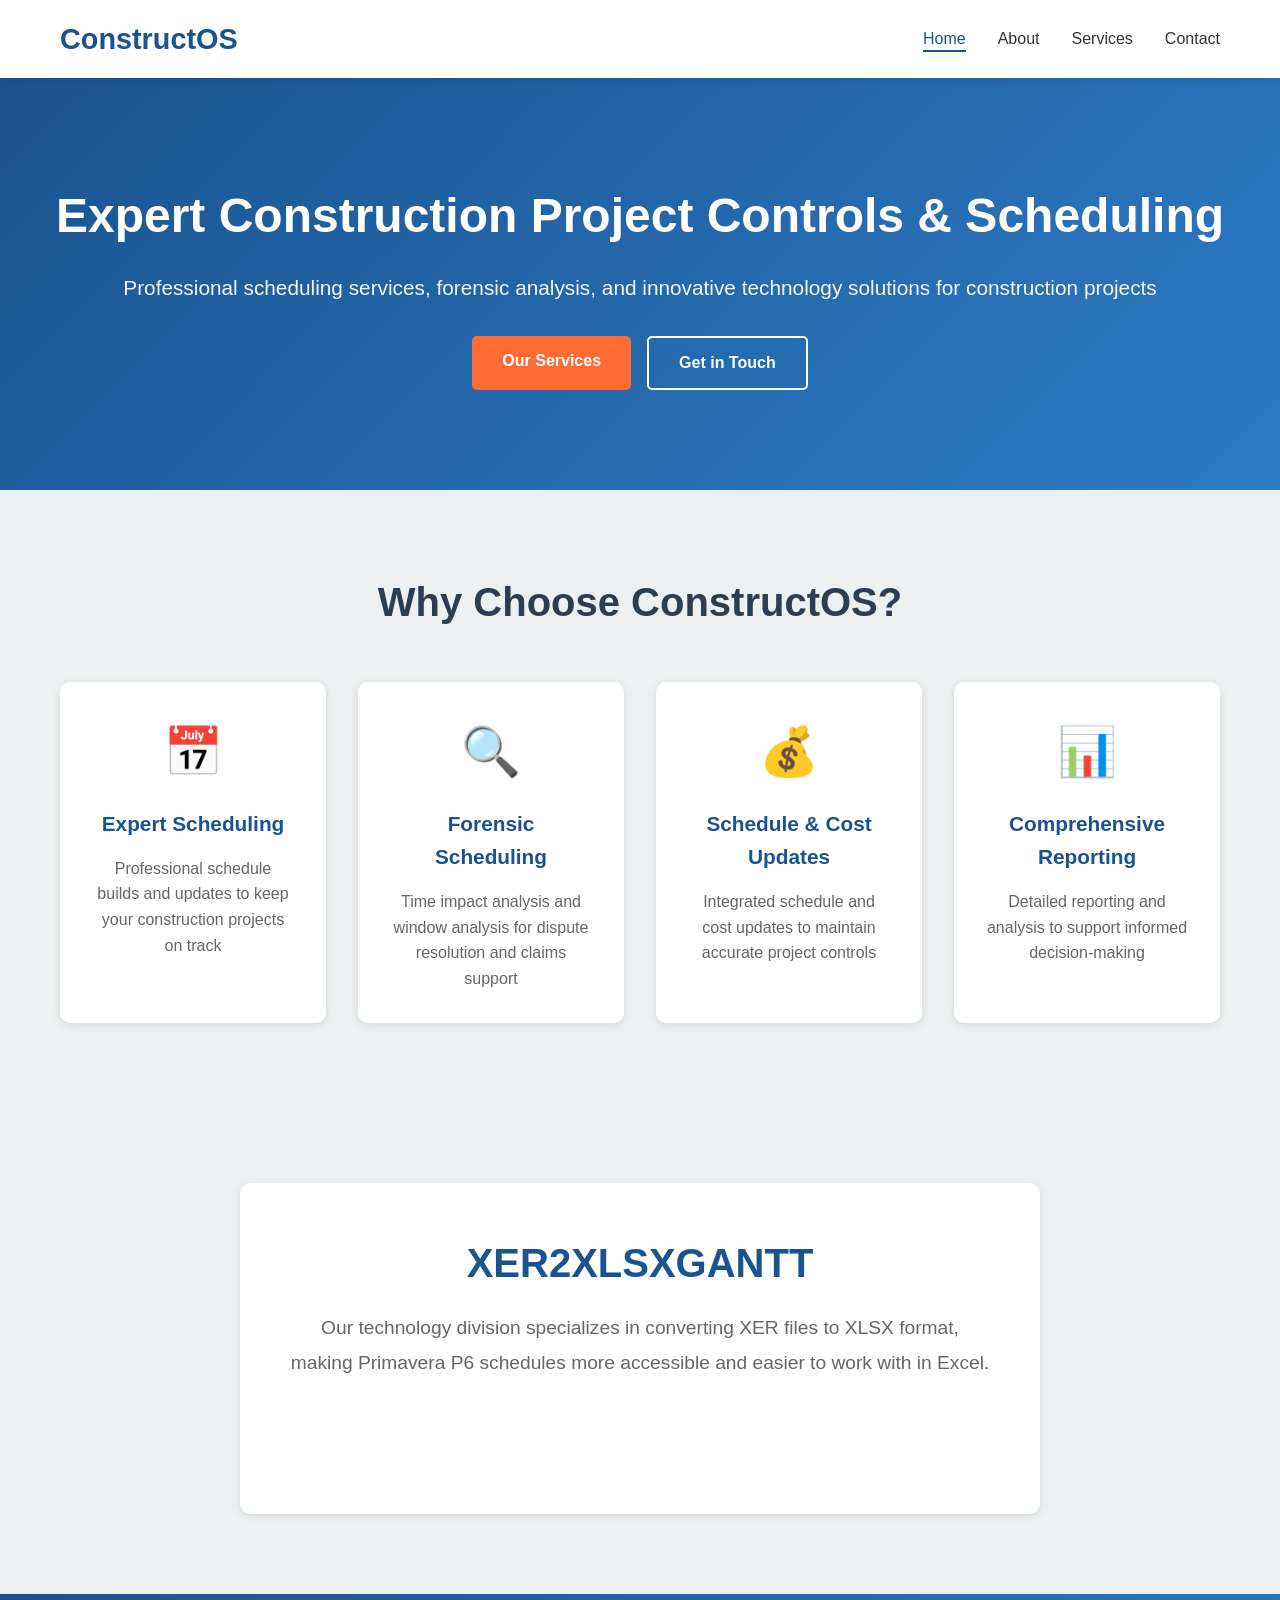
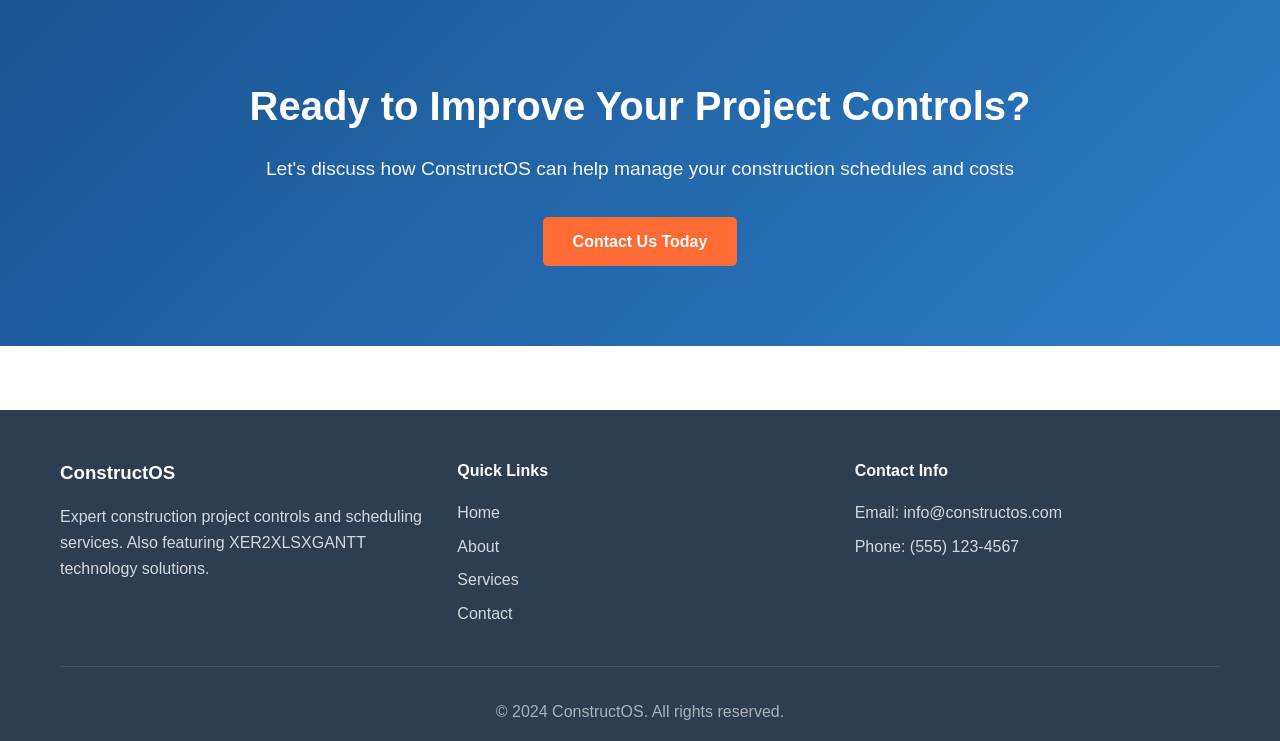
==== index.html @ 844e20e2 "initial commit - setup the basic website information." ====
<!DOCTYPE html>
<html lang="en">
<head>
    <meta charset="UTF-8">
    <meta name="viewport" content="width=device-width, initial-scale=1.0">
    <title>ConstructOS - Construction Project Controls & Scheduling</title>
    <link rel="stylesheet" href="styles.css">
</head>
<body>
    <header>
        <nav class="navbar">
            <div class="container">
                <div class="logo">
                    <a href="index.html">
                        <img src="logo-placeholder.png" alt="ConstructOS Logo" id="logo-img">
                        <span class="logo-text">ConstructOS</span>
                    </a>
                </div>
                <ul class="nav-menu">
                    <li><a href="index.html" class="active">Home</a></li>
                    <li><a href="about.html">About</a></li>
                    <li><a href="services.html">Services</a></li>
                    <li><a href="contact.html">Contact</a></li>
                </ul>
                <div class="hamburger">
                    <span></span>
                    <span></span>
                    <span></span>
                </div>
            </div>
        </nav>
    </header>

    <main>
        <section class="hero">
            <div class="hero-content">
                <h1>Expert Construction Project Controls & Scheduling</h1>
                <p>Professional scheduling services, forensic analysis, and innovative technology solutions for construction projects</p>
                <div class="hero-buttons">
                    <a href="services.html" class="btn btn-primary">Our Services</a>
                    <a href="contact.html" class="btn btn-secondary">Get in Touch</a>
                </div>
            </div>
        </section>

        <section class="features">
            <div class="container">
                <h2>Why Choose ConstructOS?</h2>
                <div class="features-grid">
                    <div class="feature-card">
                        <div class="feature-icon">📅</div>
                        <h3>Expert Scheduling</h3>
                        <p>Professional schedule builds and updates to keep your construction projects on track</p>
                    </div>
                    <div class="feature-card">
                        <div class="feature-icon">🔍</div>
                        <h3>Forensic Scheduling</h3>
                        <p>Time impact analysis and window analysis for dispute resolution and claims support</p>
                    </div>
                    <div class="feature-card">
                        <div class="feature-icon">💰</div>
                        <h3>Schedule & Cost Updates</h3>
                        <p>Integrated schedule and cost updates to maintain accurate project controls</p>
                    </div>
                    <div class="feature-card">
                        <div class="feature-icon">📊</div>
                        <h3>Comprehensive Reporting</h3>
                        <p>Detailed reporting and analysis to support informed decision-making</p>
                    </div>
                </div>
            </div>
        </section>

        <section class="tech-showcase">
            <div class="container">
                <div class="tech-company-section">
                    <h2>XER2XLSXGANTT</h2>
                    <p>Our technology division specializes in converting XER files to XLSX format, making Primavera P6 schedules more accessible and easier to work with in Excel.</p>
                    <a href="services.html" class="btn btn-secondary">Learn More</a>
                </div>
            </div>
        </section>

        <section class="cta-section">
            <div class="container">
                <h2>Ready to Improve Your Project Controls?</h2>
                <p>Let's discuss how ConstructOS can help manage your construction schedules and costs</p>
                <a href="contact.html" class="btn btn-primary">Contact Us Today</a>
            </div>
        </section>
    </main>

    <footer>
        <div class="container">
            <div class="footer-content">
                <div class="footer-section">
                    <h3>ConstructOS</h3>
                    <p>Expert construction project controls and scheduling services. Also featuring XER2XLSXGANTT technology solutions.</p>
                </div>
                <div class="footer-section">
                    <h4>Quick Links</h4>
                    <ul>
                        <li><a href="index.html">Home</a></li>
                        <li><a href="about.html">About</a></li>
                        <li><a href="services.html">Services</a></li>
                        <li><a href="contact.html">Contact</a></li>
                    </ul>
                </div>
                <div class="footer-section">
                    <h4>Contact Info</h4>
                    <p>Email: info@constructos.com</p>
                    <p>Phone: (555) 123-4567</p>
                </div>
            </div>
            <div class="footer-bottom">
                <p>&copy; 2024 ConstructOS. All rights reserved.</p>
            </div>
        </div>
    </footer>

    <script src="script.js"></script>
</body>
</html>
---- styles.css ----
/* Reset and Base Styles */
* {
    margin: 0;
    padding: 0;
    box-sizing: border-box;
}

:root {
    --primary-color: #1a5490;
    --secondary-color: #2d7bc6;
    --accent-color: #ff6b35;
    --dark-color: #2c3e50;
    --light-color: #ecf0f1;
    --text-color: #333;
    --text-light: #666;
    --white: #ffffff;
    --shadow: 0 2px 10px rgba(0, 0, 0, 0.1);
    --shadow-hover: 0 5px 20px rgba(0, 0, 0, 0.15);
}

body {
    font-family: 'Segoe UI', Tahoma, Geneva, Verdana, sans-serif;
    line-height: 1.6;
    color: var(--text-color);
    background-color: var(--white);
}

.container {
    max-width: 1200px;
    margin: 0 auto;
    padding: 0 20px;
}

/* Header and Navigation */
header {
    background-color: var(--white);
    box-shadow: var(--shadow);
    position: sticky;
    top: 0;
    z-index: 1000;
}

.navbar {
    padding: 1rem 0;
}

.navbar .container {
    display: flex;
    justify-content: space-between;
    align-items: center;
}

.logo a {
    display: flex;
    align-items: center;
    text-decoration: none;
    color: var(--primary-color);
    font-size: 1.5rem;
    font-weight: bold;
}

#logo-img {
    height: 40px;
    width: auto;
    margin-right: 10px;
    display: none; /* Hidden until logo is provided */
}

.logo-text {
    font-size: 1.8rem;
}

.nav-menu {
    display: flex;
    list-style: none;
    gap: 2rem;
}

.nav-menu a {
    text-decoration: none;
    color: var(--text-color);
    font-weight: 500;
    transition: color 0.3s ease;
    position: relative;
}

.nav-menu a:hover,
.nav-menu a.active {
    color: var(--primary-color);
}

.nav-menu a.active::after {
    content: '';
    position: absolute;
    bottom: -5px;
    left: 0;
    width: 100%;
    height: 2px;
    background-color: var(--primary-color);
}

.hamburger {
    display: none;
    flex-direction: column;
    cursor: pointer;
    gap: 5px;
}

.hamburger span {
    width: 25px;
    height: 3px;
    background-color: var(--text-color);
    transition: all 0.3s ease;
}

/* Hero Section */
.hero {
    background: linear-gradient(135deg, var(--primary-color) 0%, var(--secondary-color) 100%);
    color: var(--white);
    padding: 100px 20px;
    text-align: center;
}

.hero-content h1 {
    font-size: 3rem;
    margin-bottom: 1rem;
    animation: fadeInUp 0.8s ease;
}

.hero-content p {
    font-size: 1.3rem;
    margin-bottom: 2rem;
    opacity: 0.95;
    animation: fadeInUp 1s ease;
}

.hero-buttons {
    display: flex;
    gap: 1rem;
    justify-content: center;
    flex-wrap: wrap;
    animation: fadeInUp 1.2s ease;
}

/* Buttons */
.btn {
    display: inline-block;
    padding: 12px 30px;
    text-decoration: none;
    border-radius: 5px;
    font-weight: 600;
    transition: all 0.3s ease;
    border: none;
    cursor: pointer;
    font-size: 1rem;
}

.btn-primary {
    background-color: var(--accent-color);
    color: var(--white);
}

.btn-primary:hover {
    background-color: #e55a2a;
    transform: translateY(-2px);
    box-shadow: var(--shadow-hover);
}

.btn-secondary {
    background-color: transparent;
    color: var(--white);
    border: 2px solid var(--white);
}

.btn-secondary:hover {
    background-color: var(--white);
    color: var(--primary-color);
}

/* Features Section */
.features {
    padding: 80px 20px;
    background-color: var(--light-color);
}

.features h2 {
    text-align: center;
    font-size: 2.5rem;
    margin-bottom: 3rem;
    color: var(--dark-color);
}

.features-grid {
    display: grid;
    grid-template-columns: repeat(auto-fit, minmax(250px, 1fr));
    gap: 2rem;
}

.feature-card {
    background-color: var(--white);
    padding: 2rem;
    border-radius: 10px;
    text-align: center;
    box-shadow: var(--shadow);
    transition: transform 0.3s ease, box-shadow 0.3s ease;
}

.feature-card:hover {
    transform: translateY(-5px);
    box-shadow: var(--shadow-hover);
}

.feature-icon {
    font-size: 3rem;
    margin-bottom: 1rem;
}

.feature-card h3 {
    color: var(--primary-color);
    margin-bottom: 1rem;
    font-size: 1.3rem;
}

.feature-card p {
    color: var(--text-light);
}

/* Tech Showcase Section */
.tech-showcase {
    padding: 80px 20px;
    background-color: var(--light-color);
}

.tech-company-section {
    max-width: 800px;
    margin: 0 auto;
    text-align: center;
    background-color: var(--white);
    padding: 3rem;
    border-radius: 10px;
    box-shadow: var(--shadow);
}

.tech-company-section h2 {
    color: var(--primary-color);
    font-size: 2.5rem;
    margin-bottom: 1rem;
}

.tech-company-section h3 {
    color: var(--primary-color);
    font-size: 2rem;
    margin-bottom: 1rem;
}

.tech-company-section p {
    color: var(--text-light);
    font-size: 1.2rem;
    margin-bottom: 2rem;
    line-height: 1.8;
}

/* CTA Section */
.cta-section {
    padding: 80px 20px;
    background: linear-gradient(135deg, var(--primary-color) 0%, var(--secondary-color) 100%);
    color: var(--white);
    text-align: center;
}

.cta-section h2 {
    font-size: 2.5rem;
    margin-bottom: 1rem;
}

.cta-section p {
    font-size: 1.2rem;
    margin-bottom: 2rem;
    opacity: 0.95;
}

/* Page Header */
.page-header {
    background: linear-gradient(135deg, var(--primary-color) 0%, var(--secondary-color) 100%);
    color: var(--white);
    padding: 80px 20px;
    text-align: center;
}

.page-header h1 {
    font-size: 3rem;
    margin-bottom: 1rem;
}

.page-header p {
    font-size: 1.3rem;
    opacity: 0.95;
}

/* About Page */
.about-content {
    padding: 80px 20px;
}

.about-section {
    margin-bottom: 4rem;
}

.about-section h2 {
    color: var(--primary-color);
    font-size: 2rem;
    margin-bottom: 1.5rem;
}

.about-section p {
    color: var(--text-light);
    font-size: 1.1rem;
    margin-bottom: 1rem;
    line-height: 1.8;
}

.values-grid {
    display: grid;
    grid-template-columns: repeat(auto-fit, minmax(250px, 1fr));
    gap: 2rem;
    margin-top: 2rem;
}

.value-item {
    background-color: var(--light-color);
    padding: 2rem;
    border-radius: 10px;
    border-left: 4px solid var(--primary-color);
}

.value-item h3 {
    color: var(--primary-color);
    margin-bottom: 1rem;
}

.benefits-list {
    list-style: none;
    padding-left: 0;
}

.benefits-list li {
    padding: 1rem;
    margin-bottom: 0.5rem;
    background-color: var(--light-color);
    border-left: 4px solid var(--accent-color);
    font-size: 1.1rem;
}

.benefits-list li::before {
    content: '✓ ';
    color: var(--accent-color);
    font-weight: bold;
    margin-right: 0.5rem;
}

/* Services Page */
.services-content {
    padding: 80px 20px;
}

.services-intro {
    text-align: center;
    max-width: 800px;
    margin: 0 auto 4rem;
    font-size: 1.2rem;
    color: var(--text-light);
}

.services-category {
    margin-bottom: 4rem;
}

.services-category h2 {
    color: var(--primary-color);
    font-size: 2rem;
    margin-bottom: 2rem;
    text-align: center;
}

.services-grid {
    display: grid;
    grid-template-columns: repeat(auto-fit, minmax(300px, 1fr));
    gap: 2rem;
}

.service-card {
    background-color: var(--white);
    padding: 2rem;
    border-radius: 10px;
    box-shadow: var(--shadow);
    transition: transform 0.3s ease, box-shadow 0.3s ease;
    border-top: 4px solid var(--primary-color);
}

.service-card:hover {
    transform: translateY(-5px);
    box-shadow: var(--shadow-hover);
}

.service-icon {
    font-size: 2.5rem;
    margin-bottom: 1rem;
}

.service-card h3 {
    color: var(--primary-color);
    margin-bottom: 1rem;
    font-size: 1.3rem;
}

.service-card p {
    color: var(--text-light);
    line-height: 1.7;
}

/* Contact Page */
.contact-content {
    padding: 80px 20px;
}

.contact-wrapper {
    display: grid;
    grid-template-columns: 1fr 1fr;
    gap: 4rem;
    max-width: 1000px;
    margin: 0 auto;
}

.contact-info h2 {
    color: var(--primary-color);
    font-size: 2rem;
    margin-bottom: 1rem;
}

.contact-info > p {
    color: var(--text-light);
    margin-bottom: 2rem;
    font-size: 1.1rem;
}

.contact-details {
    display: flex;
    flex-direction: column;
    gap: 2rem;
}

.contact-item {
    display: flex;
    gap: 1.5rem;
    align-items: flex-start;
}

.contact-icon {
    font-size: 2rem;
    color: var(--primary-color);
}

.contact-item h3 {
    color: var(--primary-color);
    margin-bottom: 0.5rem;
}

.contact-item p {
    color: var(--text-light);
    margin-bottom: 0.3rem;
}

/* Contact Form */
.contact-form-wrapper {
    background-color: var(--light-color);
    padding: 2rem;
    border-radius: 10px;
}

.contact-form {
    display: flex;
    flex-direction: column;
    gap: 1.5rem;
}

.form-group {
    display: flex;
    flex-direction: column;
}

.form-group label {
    margin-bottom: 0.5rem;
    color: var(--dark-color);
    font-weight: 600;
}

.form-group input,
.form-group select,
.form-group textarea {
    padding: 12px;
    border: 2px solid #ddd;
    border-radius: 5px;
    font-size: 1rem;
    font-family: inherit;
    transition: border-color 0.3s ease;
}

.form-group input:focus,
.form-group select:focus,
.form-group textarea:focus {
    outline: none;
    border-color: var(--primary-color);
}

.form-group textarea {
    resize: vertical;
}

.form-message {
    padding: 1rem;
    border-radius: 5px;
    margin-top: 1rem;
    display: none;
}

.form-message.success {
    background-color: #d4edda;
    color: #155724;
    border: 1px solid #c3e6cb;
    display: block;
}

.form-message.error {
    background-color: #f8d7da;
    color: #721c24;
    border: 1px solid #f5c6cb;
    display: block;
}

/* Footer */
footer {
    background-color: var(--dark-color);
    color: var(--white);
    padding: 3rem 20px 1rem;
    margin-top: 4rem;
}

.footer-content {
    display: grid;
    grid-template-columns: repeat(auto-fit, minmax(250px, 1fr));
    gap: 2rem;
    margin-bottom: 2rem;
}

.footer-section h3,
.footer-section h4 {
    margin-bottom: 1rem;
    color: var(--white);
}

.footer-section p {
    color: rgba(255, 255, 255, 0.8);
    margin-bottom: 0.5rem;
}

.footer-section ul {
    list-style: none;
}

.footer-section ul li {
    margin-bottom: 0.5rem;
}

.footer-section ul li a {
    color: rgba(255, 255, 255, 0.8);
    text-decoration: none;
    transition: color 0.3s ease;
}

.footer-section ul li a:hover {
    color: var(--white);
}

.footer-bottom {
    text-align: center;
    padding-top: 2rem;
    border-top: 1px solid rgba(255, 255, 255, 0.1);
    color: rgba(255, 255, 255, 0.6);
}

/* Animations */
@keyframes fadeInUp {
    from {
        opacity: 0;
        transform: translateY(30px);
    }
    to {
        opacity: 1;
        transform: translateY(0);
    }
}

/* Responsive Design */
@media (max-width: 768px) {
    .hamburger {
        display: flex;
    }

    .nav-menu {
        position: fixed;
        left: -100%;
        top: 70px;
        flex-direction: column;
        background-color: var(--white);
        width: 100%;
        text-align: center;
        transition: 0.3s;
        box-shadow: var(--shadow);
        padding: 2rem 0;
    }

    .nav-menu.active {
        left: 0;
    }

    .hero-content h1 {
        font-size: 2rem;
    }

    .hero-content p {
        font-size: 1.1rem;
    }

    .features h2,
    .cta-section h2,
    .page-header h1 {
        font-size: 2rem;
    }

    .contact-wrapper {
        grid-template-columns: 1fr;
    }

    .hero-buttons {
        flex-direction: column;
        align-items: center;
    }

    .btn {
        width: 100%;
        max-width: 300px;
    }
}

@media (max-width: 480px) {
    .hero {
        padding: 60px 20px;
    }

    .hero-content h1 {
        font-size: 1.5rem;
    }

    .features,
    .about-content,
    .services-content,
    .contact-content {
        padding: 40px 20px;
    }

    .features-grid,
    .services-grid {
        grid-template-columns: 1fr;
    }
}
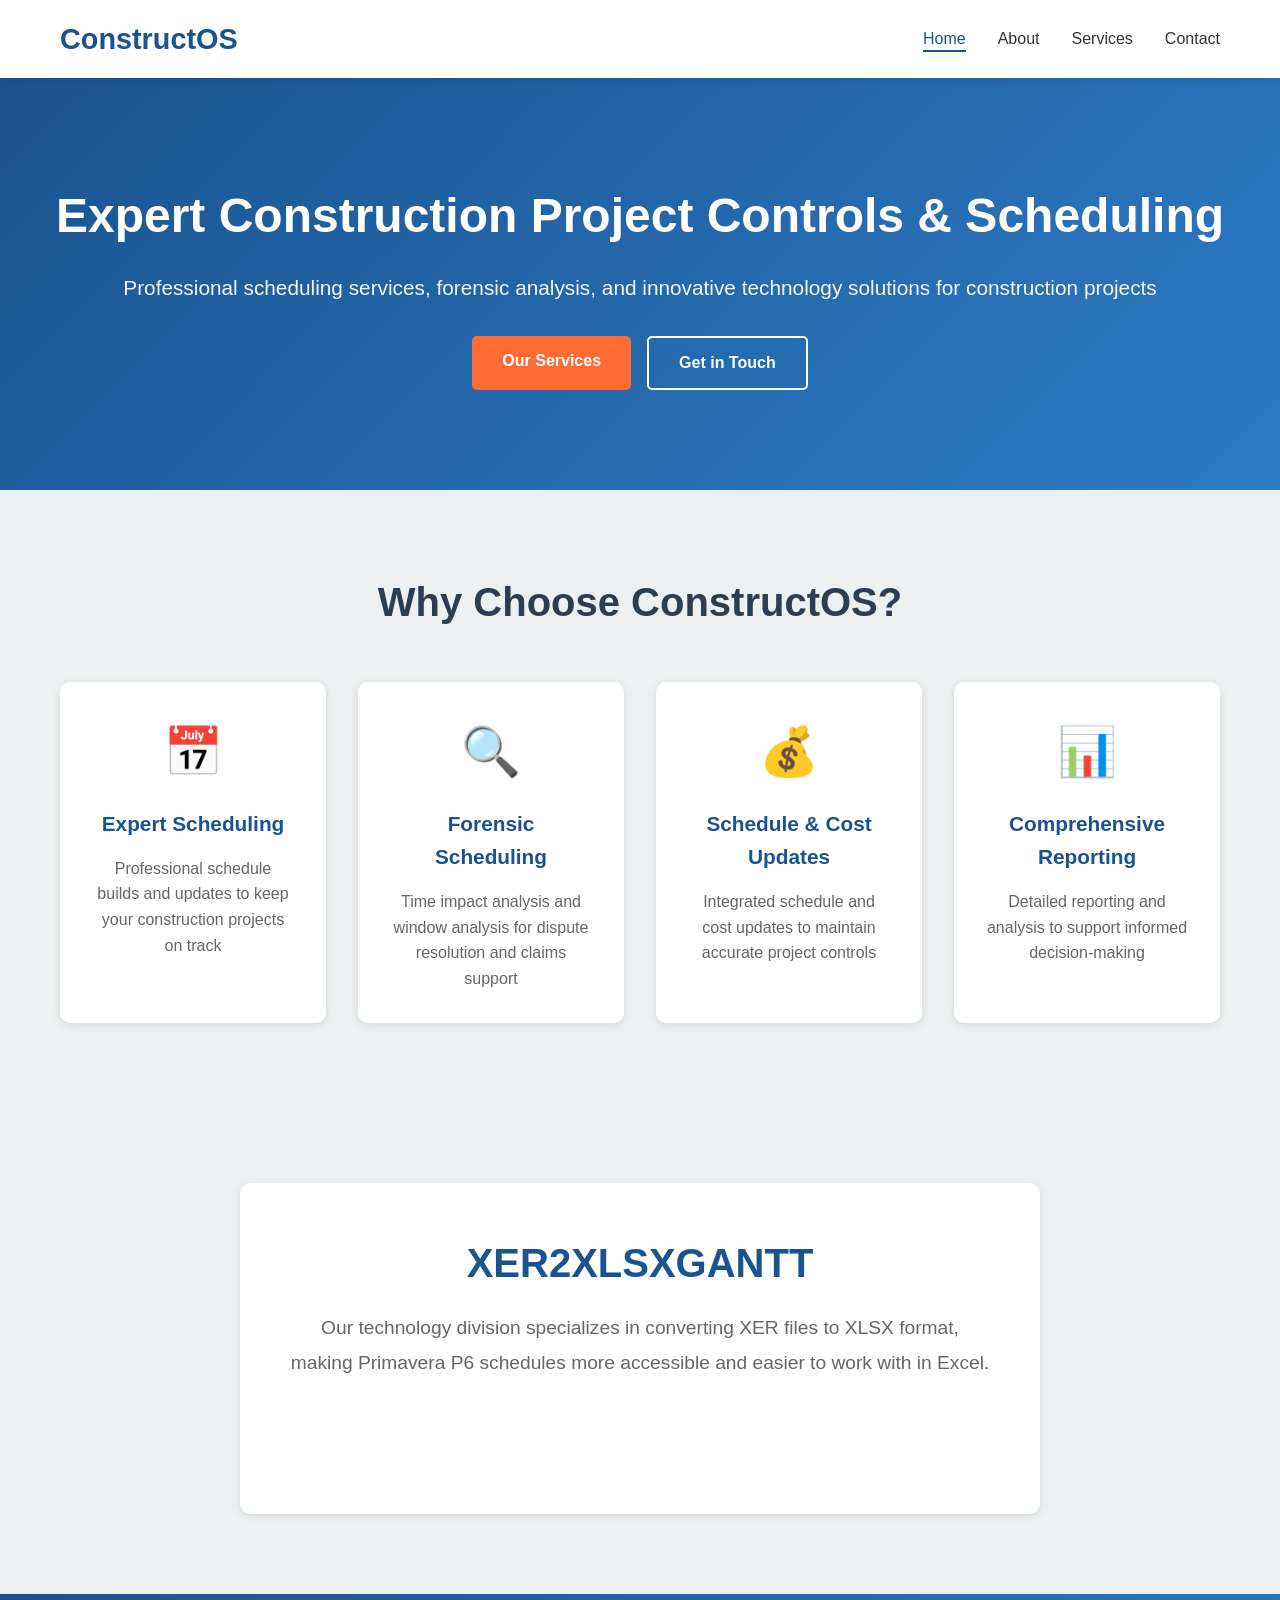
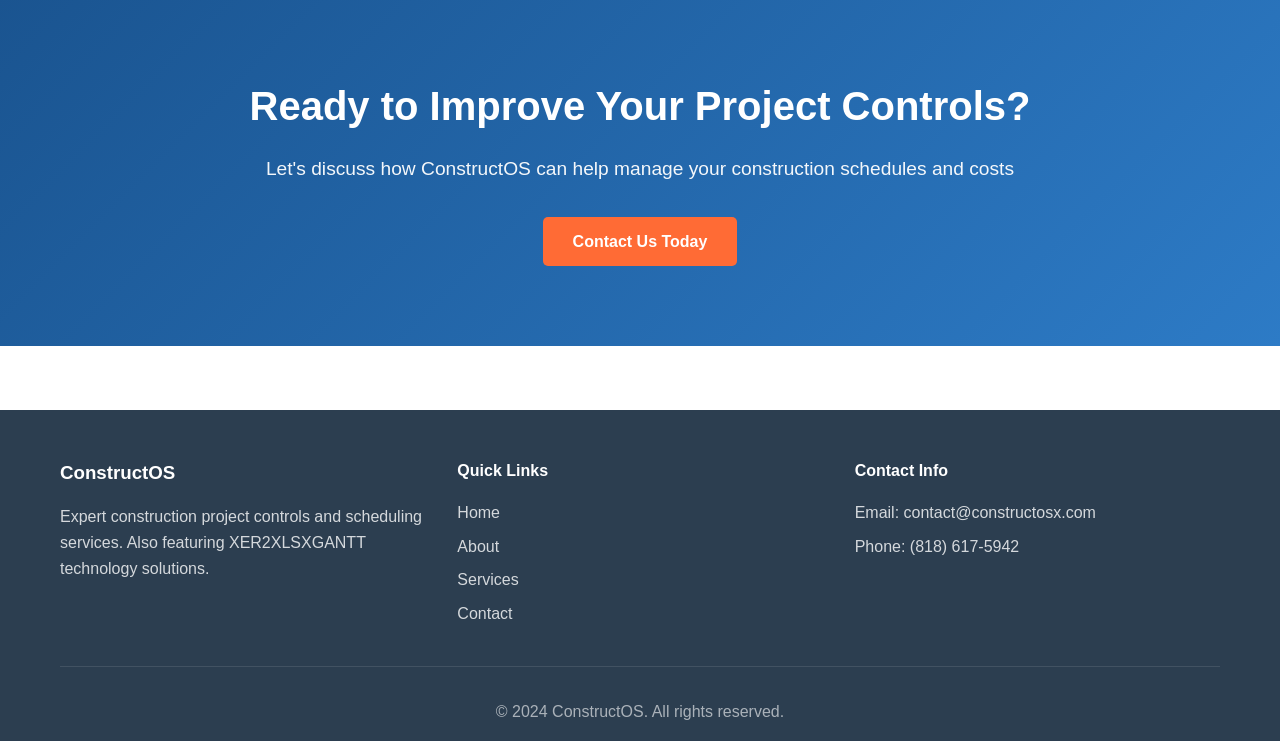
==== commit 8cc27074: "fixed the cname domain by removing the www" ====
--- a/index.html
+++ b/index.html
@@ -108,8 +108,8 @@
                 </div>
                 <div class="footer-section">
                     <h4>Contact Info</h4>
-                    <p>Email: info@constructos.com</p>
-                    <p>Phone: (555) 123-4567</p>
+                    <p>Email: contact@constructosx.com</p>
+                    <p>Phone: (818) 617-5942</p>
                 </div>
             </div>
             <div class="footer-bottom">
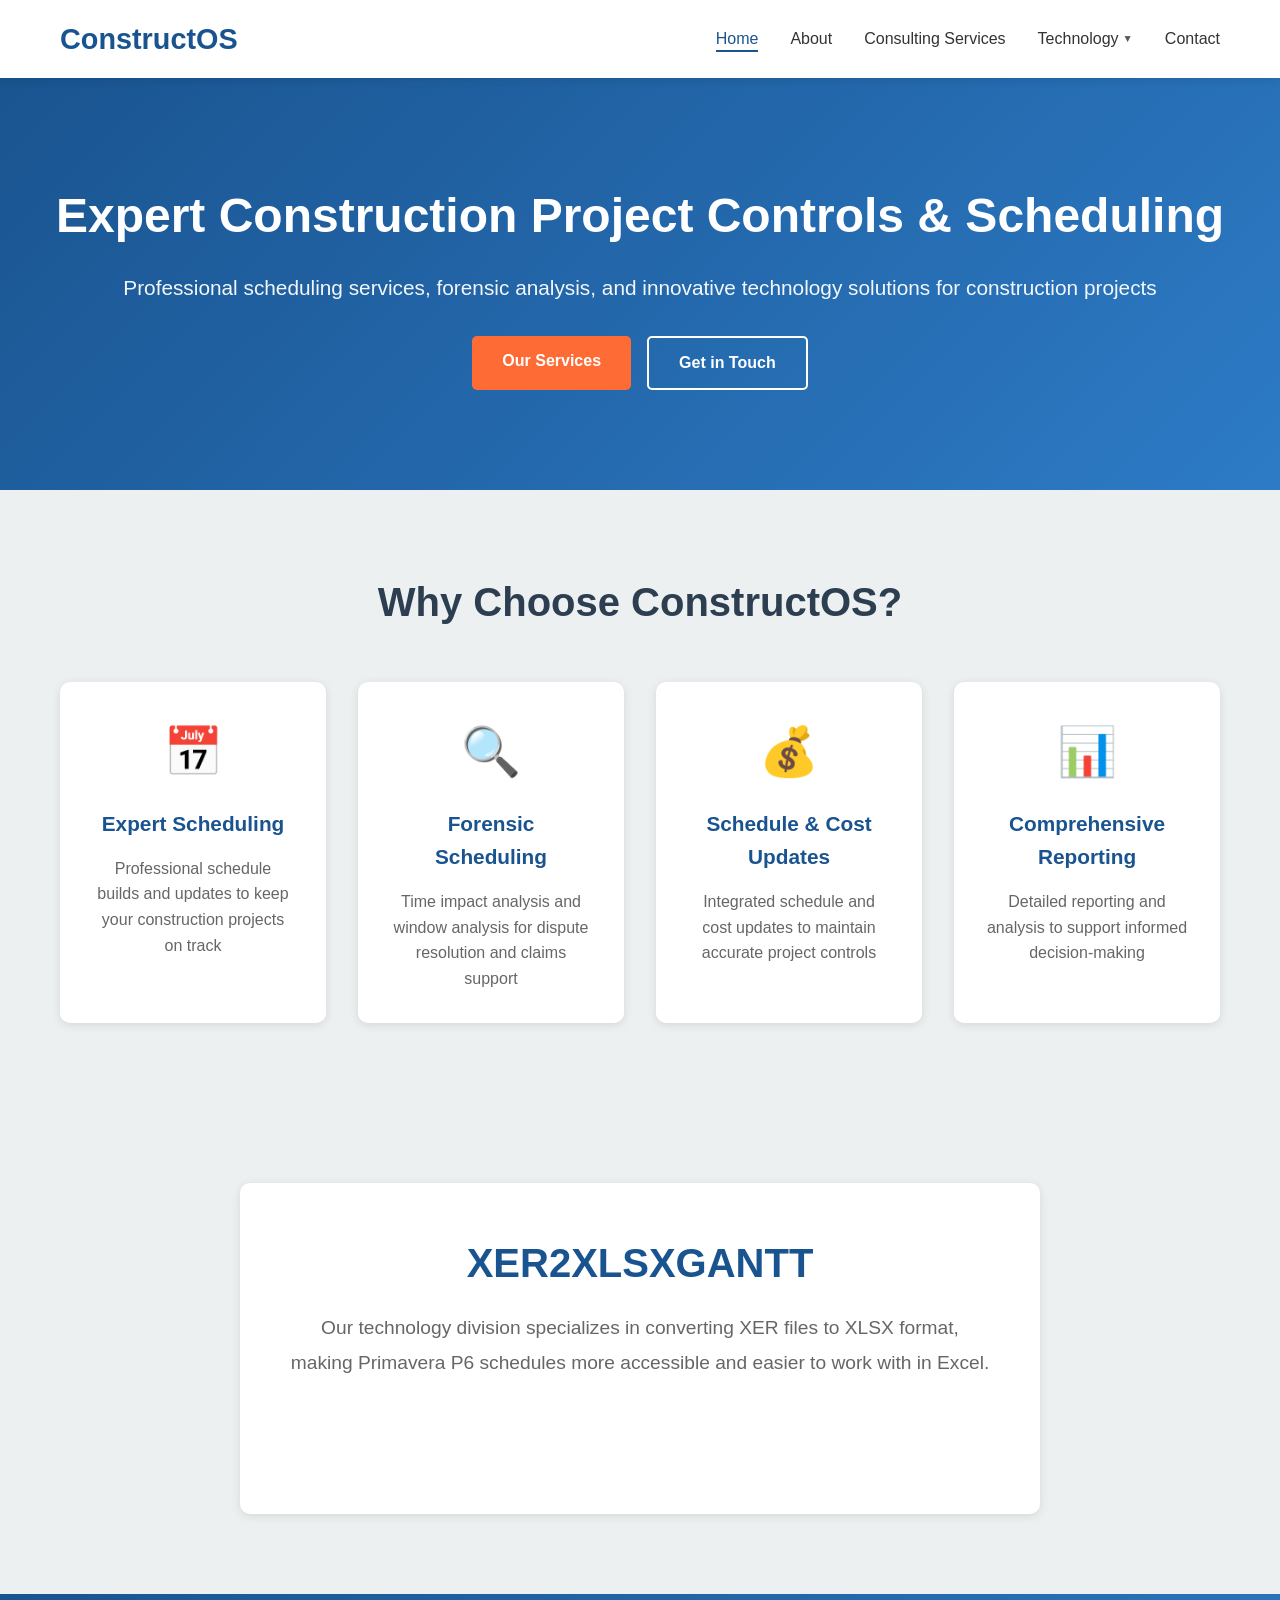
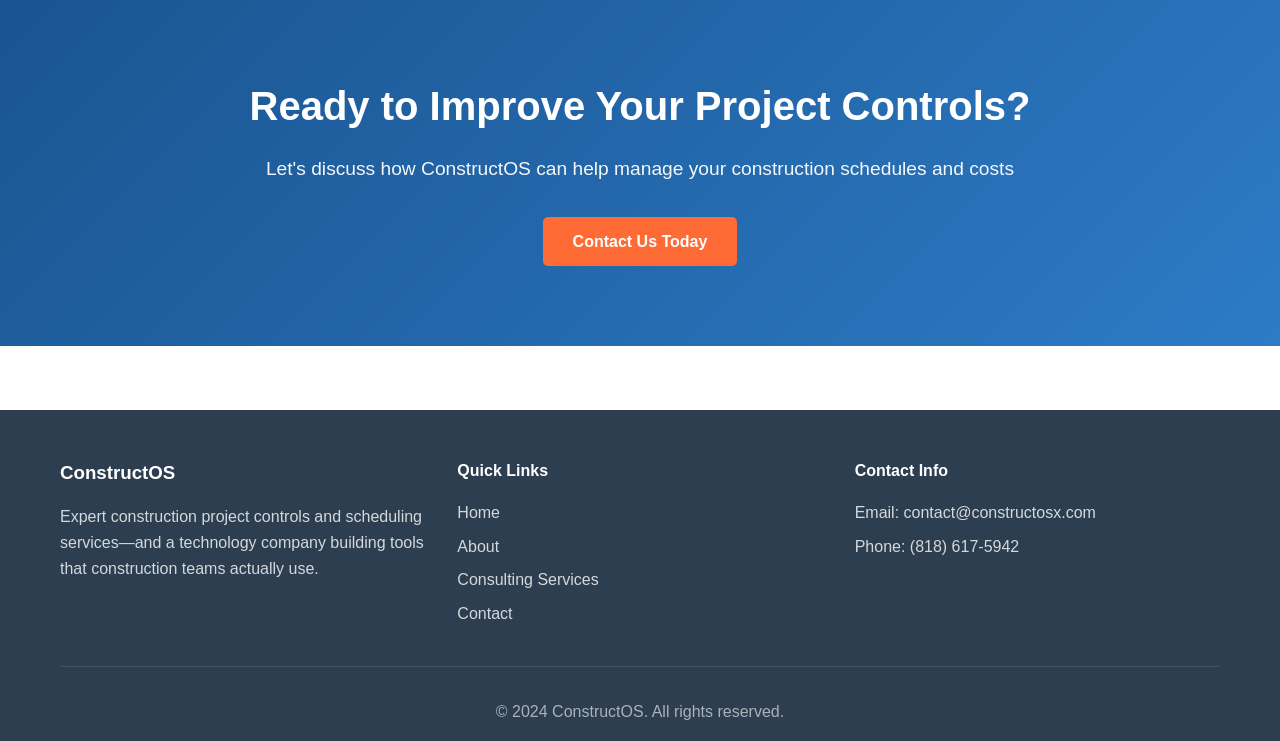
==== commit 6235afc1: "more ui fixes, added formsspree support for the user to use the contact page to send service request" ====
--- a/index.html
+++ b/index.html
@@ -19,7 +19,13 @@
                 <ul class="nav-menu">
                     <li><a href="index.html" class="active">Home</a></li>
                     <li><a href="about.html">About</a></li>
-                    <li><a href="services.html">Services</a></li>
+                    <li><a href="services.html">Consulting Services</a></li>
+                    <li class="dropdown">
+                        <a href="#" class="dropdown-toggle">Technology <span class="dropdown-arrow">▼</span></a>
+                        <ul class="dropdown-menu">
+                            <li><a href="https://www.xer2xlsxgantt.com" target="_blank">XER2XLSXGANTT</a></li>
+                        </ul>
+                    </li>
                     <li><a href="contact.html">Contact</a></li>
                 </ul>
                 <div class="hamburger">
@@ -95,14 +101,14 @@
             <div class="footer-content">
                 <div class="footer-section">
                     <h3>ConstructOS</h3>
-                    <p>Expert construction project controls and scheduling services. Also featuring XER2XLSXGANTT technology solutions.</p>
+                    <p>Expert construction project controls and scheduling services—and a technology company building tools that construction teams actually use.</p>
                 </div>
                 <div class="footer-section">
                     <h4>Quick Links</h4>
                     <ul>
                         <li><a href="index.html">Home</a></li>
                         <li><a href="about.html">About</a></li>
-                        <li><a href="services.html">Services</a></li>
+                        <li><a href="services.html">Consulting Services</a></li>
                         <li><a href="contact.html">Contact</a></li>
                     </ul>
                 </div>
--- a/styles.css
+++ b/styles.css
@@ -99,6 +99,61 @@
     background-color: var(--primary-color);
 }
 
+/* Dropdown (Technology menu) */
+.nav-menu .dropdown {
+    position: relative;
+}
+
+.nav-menu .dropdown-toggle {
+    display: inline-flex;
+    align-items: center;
+    gap: 4px;
+}
+
+.dropdown-arrow {
+    font-size: 0.65em;
+    opacity: 0.8;
+}
+
+.nav-menu .dropdown-menu {
+    position: absolute;
+    top: 100%;
+    left: 0;
+    min-width: 180px;
+    padding: 8px 0;
+    margin-top: 4px;
+    background: var(--white);
+    box-shadow: var(--shadow-hover);
+    border-radius: 8px;
+    list-style: none;
+    opacity: 0;
+    visibility: hidden;
+    transform: translateY(-8px);
+    transition: opacity 0.2s ease, transform 0.2s ease, visibility 0.2s;
+    z-index: 100;
+}
+
+.nav-menu .dropdown:hover .dropdown-menu {
+    opacity: 1;
+    visibility: visible;
+    transform: translateY(0);
+}
+
+.nav-menu .dropdown-menu li {
+    margin: 0;
+}
+
+.nav-menu .dropdown-menu a {
+    display: block;
+    padding: 10px 16px;
+    color: var(--text-color);
+}
+
+.nav-menu .dropdown-menu a:hover {
+    background: var(--light-color);
+    color: var(--primary-color);
+}
+
 .hamburger {
     display: none;
     flex-direction: column;
@@ -260,12 +315,18 @@
     line-height: 1.8;
 }
 
-/* CTA Section */
+/* CTA Section – full-width edge-to-edge */
 .cta-section {
-    padding: 80px 20px;
+    padding: 80px 0;
+    width: 100%;
     background: linear-gradient(135deg, var(--primary-color) 0%, var(--secondary-color) 100%);
     color: var(--white);
     text-align: center;
+}
+
+.cta-section .container {
+    padding-left: 22px;
+    padding-right: 22px;
 }
 
 .cta-section h2 {
@@ -486,17 +547,23 @@
 .form-group {
     display: flex;
     flex-direction: column;
+    align-items: stretch;
+    gap: 6px;
 }
 
 .form-group label {
-    margin-bottom: 0.5rem;
+    display: block;
+    margin: 0;
     color: var(--dark-color);
     font-weight: 600;
+    font-size: 0.95rem;
 }
 
 .form-group input,
 .form-group select,
 .form-group textarea {
+    width: 100%;
+    box-sizing: border-box;
     padding: 12px;
     border: 2px solid #ddd;
     border-radius: 5px;
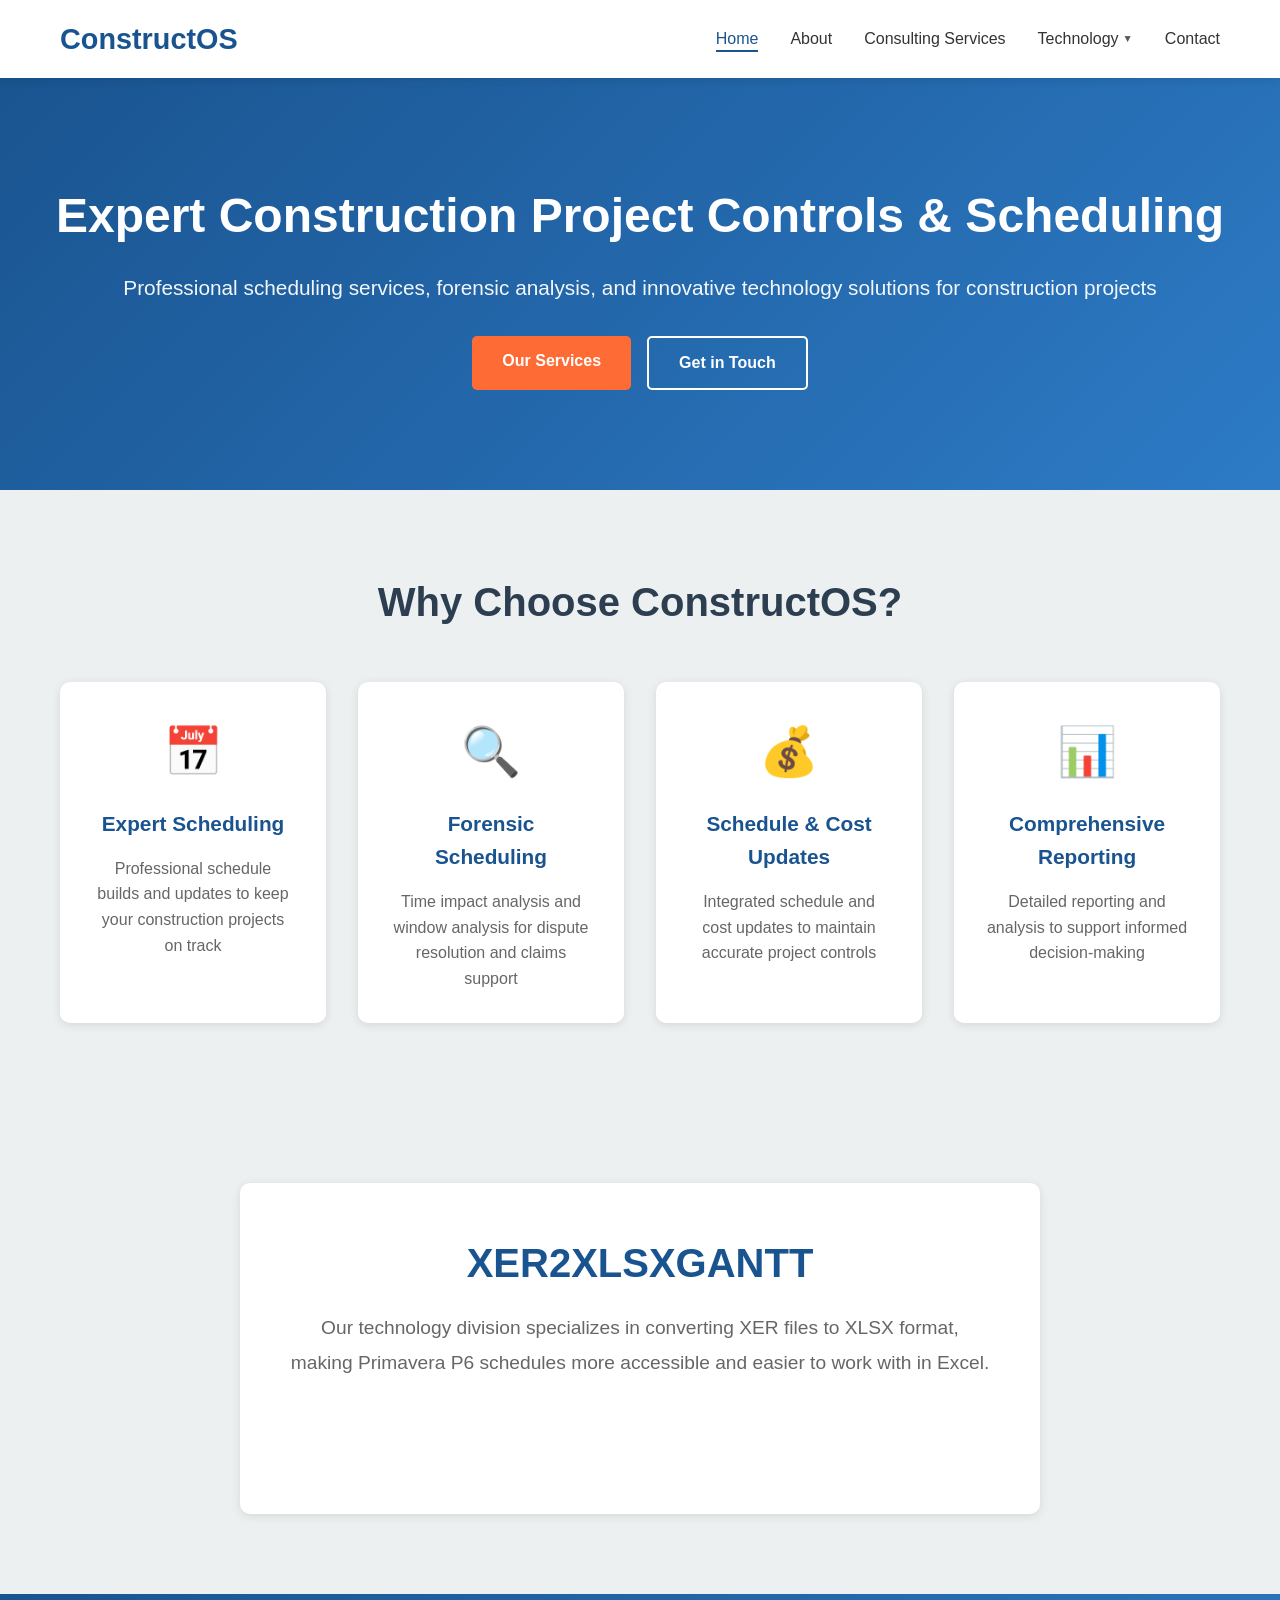
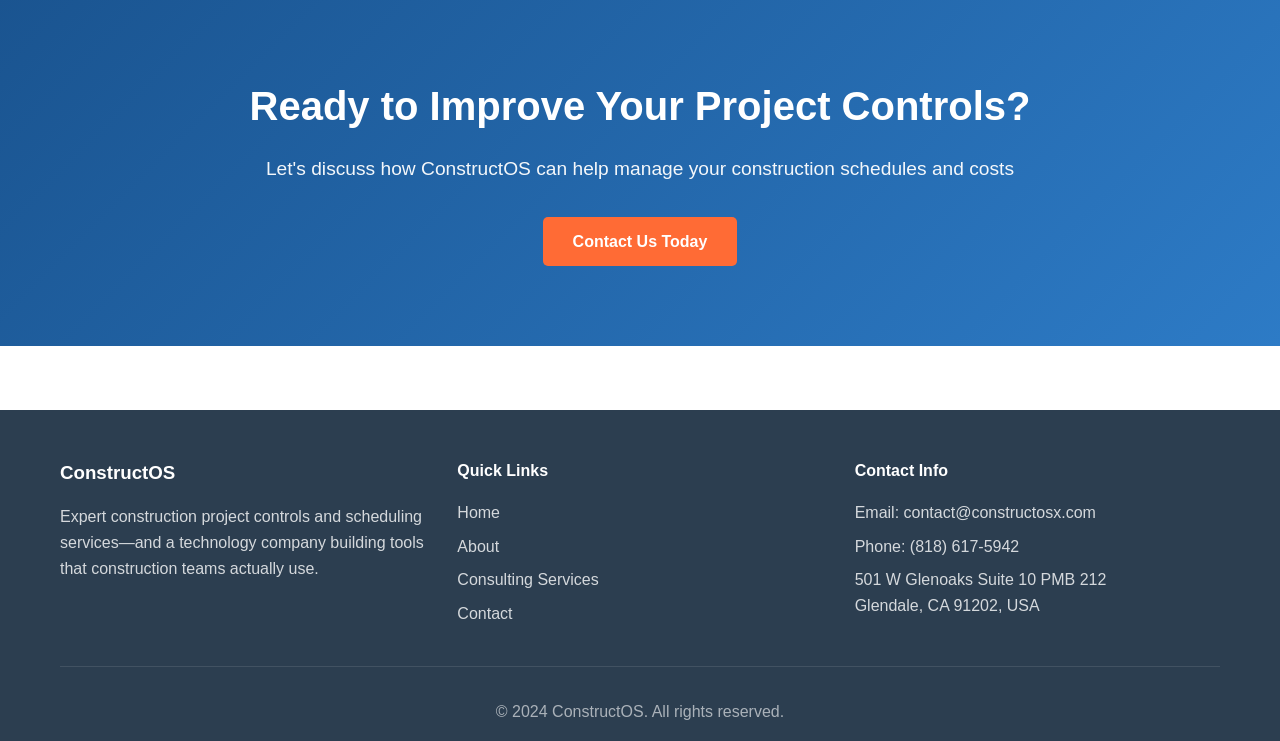
==== commit ff5f3e5b: "fixed an issue with the form submission." ====
--- a/index.html
+++ b/index.html
@@ -116,6 +116,7 @@
                     <h4>Contact Info</h4>
                     <p>Email: contact@constructosx.com</p>
                     <p>Phone: (818) 617-5942</p>
+                    <p>501 W Glenoaks Suite 10 PMB 212<br>Glendale, CA 91202, USA</p>
                 </div>
             </div>
             <div class="footer-bottom">
--- a/styles.css
+++ b/styles.css
@@ -583,6 +583,14 @@
     resize: vertical;
 }
 
+.char-counter {
+    display: block;
+    margin-top: 4px;
+    font-size: 12px;
+    color: #6b7280;
+    text-align: right;
+}
+
 .form-message {
     padding: 1rem;
     border-radius: 5px;
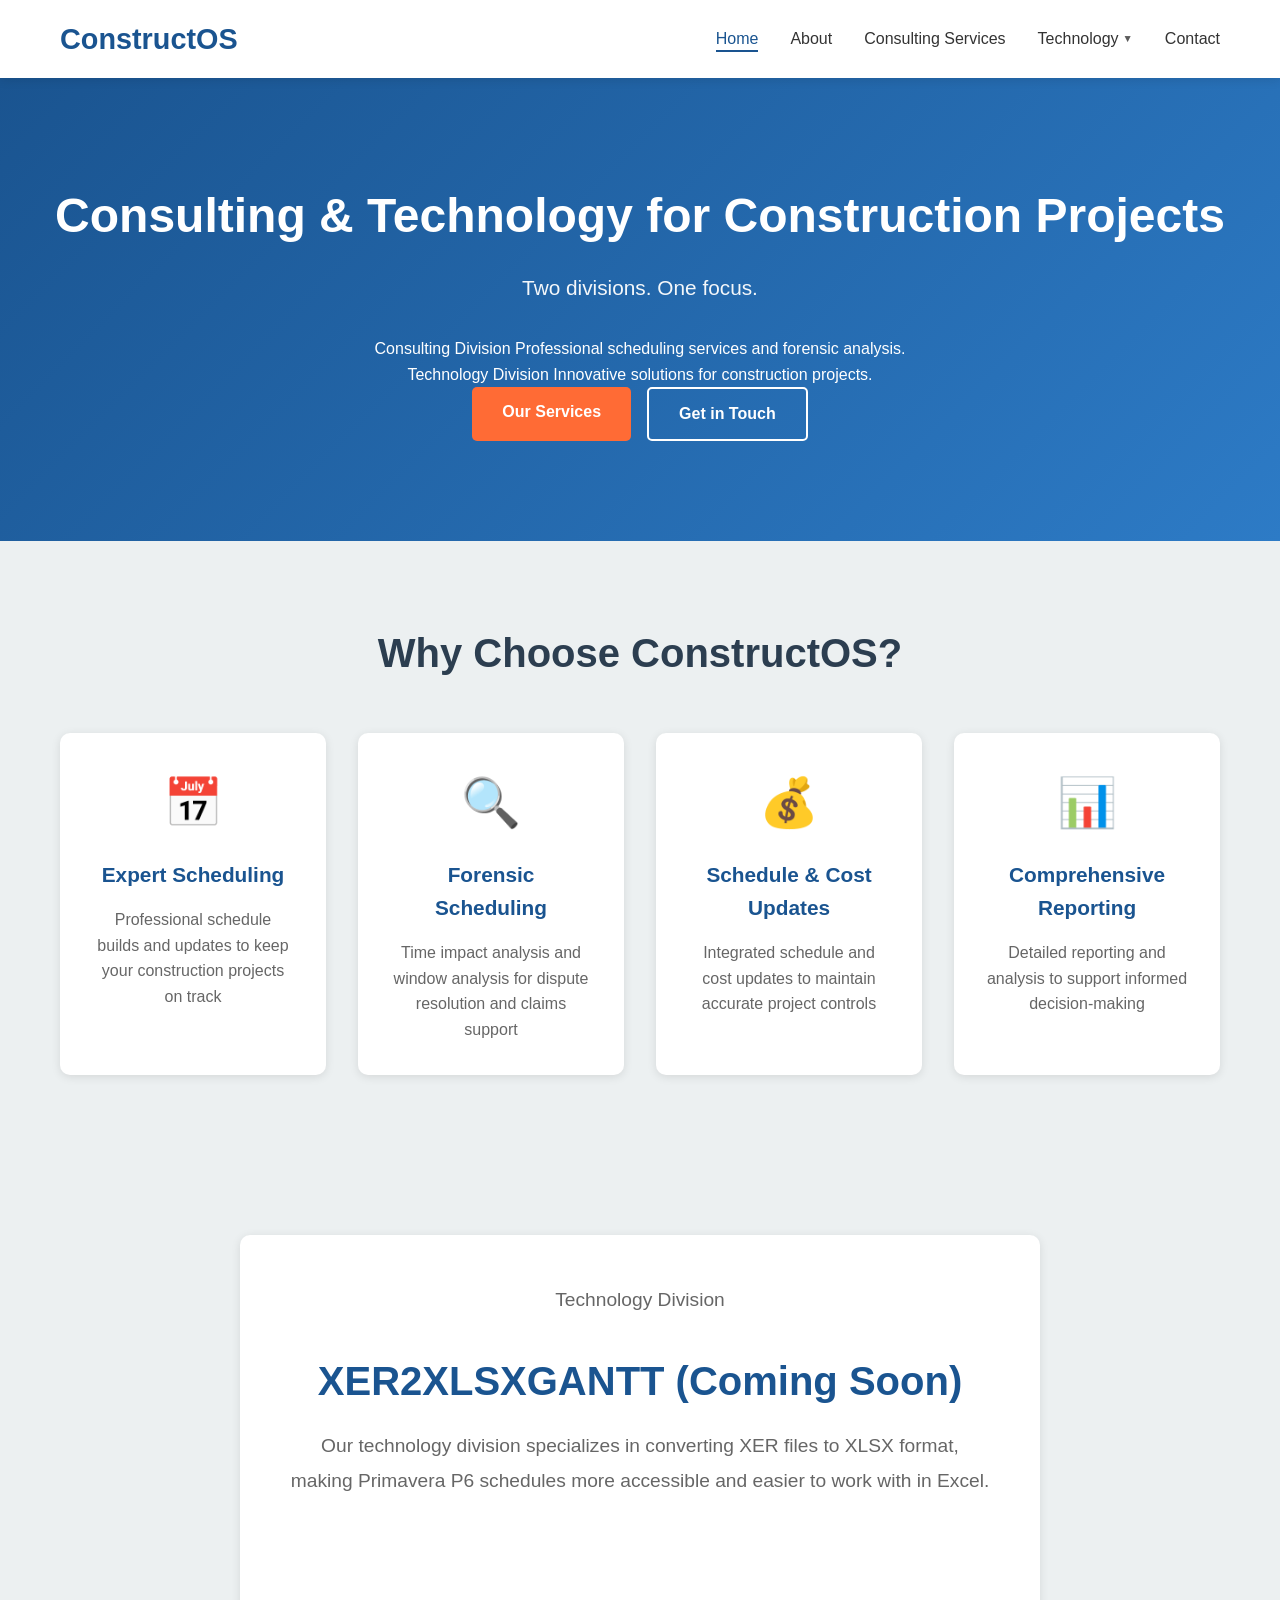
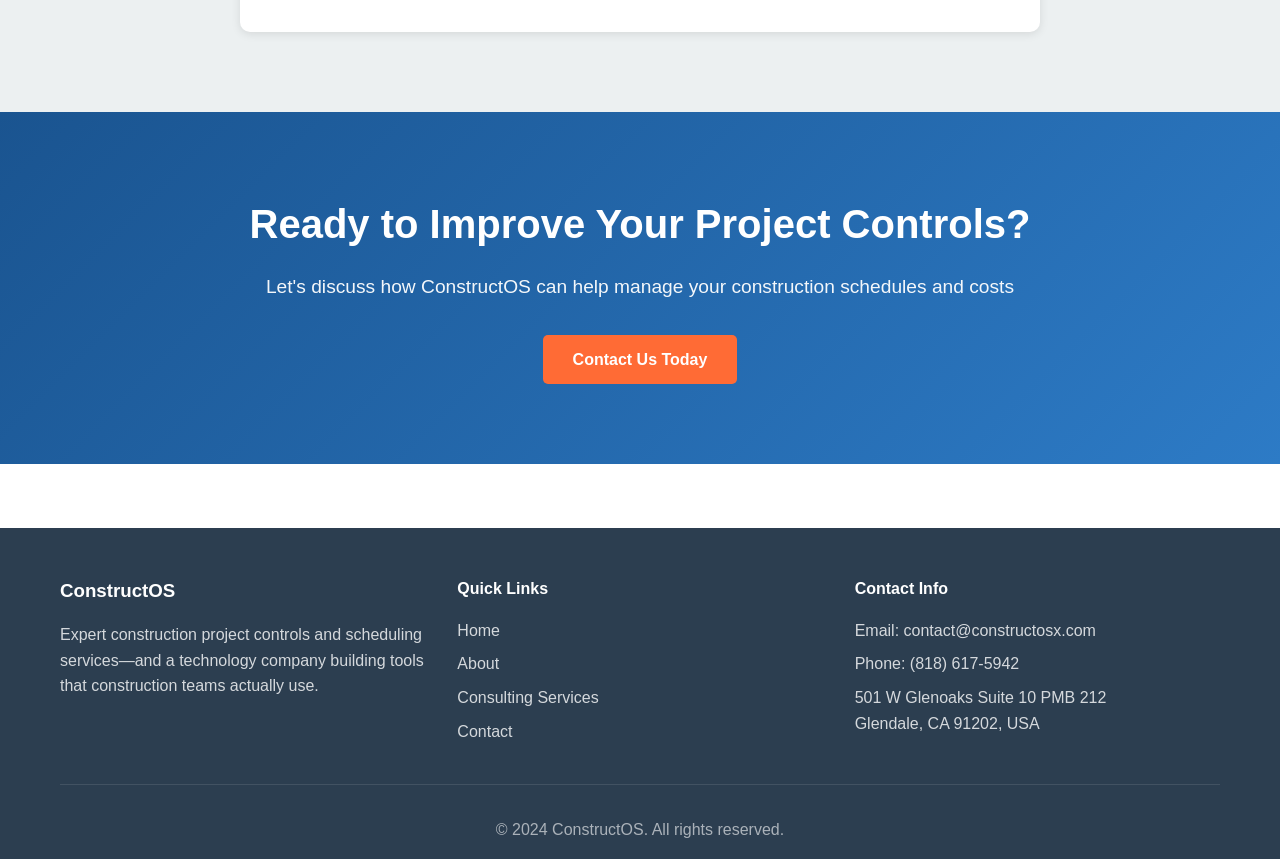
==== commit bf4fea48: "text edits distinguishing the two businesses" ====
--- a/index.html
+++ b/index.html
@@ -3,7 +3,7 @@
 <head>
     <meta charset="UTF-8">
     <meta name="viewport" content="width=device-width, initial-scale=1.0">
-    <title>ConstructOS - Construction Project Controls & Scheduling</title>
+    <title>ConstructOS - Consulting & Technology for Construction</title>
     <link rel="stylesheet" href="styles.css">
 </head>
 <body>
@@ -23,7 +23,7 @@
                     <li class="dropdown">
                         <a href="#" class="dropdown-toggle">Technology <span class="dropdown-arrow">▼</span></a>
                         <ul class="dropdown-menu">
-                            <li><a href="https://www.xer2xlsxgantt.com" target="_blank">XER2XLSXGANTT</a></li>
+                            <li><a href="https://www.xer2xlsxgantt.com" target="_blank">XER2XLSXGANTT (Coming Soon)</a></li>
                         </ul>
                     </li>
                     <li><a href="contact.html">Contact</a></li>
@@ -40,8 +40,18 @@
     <main>
         <section class="hero">
             <div class="hero-content">
-                <h1>Expert Construction Project Controls & Scheduling</h1>
-                <p>Professional scheduling services, forensic analysis, and innovative technology solutions for construction projects</p>
+                <h1>Consulting & Technology for Construction Projects</h1>
+                <p class="hero-tagline">Two divisions. One focus.</p>
+                <div class="hero-divisions">
+                    <div class="hero-division-item">
+                        <span class="hero-division-label">Consulting Division</span>
+                        <span class="hero-division-desc">Professional scheduling services and forensic analysis.</span>
+                    </div>
+                    <div class="hero-division-item">
+                        <span class="hero-division-label">Technology Division</span>
+                        <span class="hero-division-desc">Innovative solutions for construction projects.</span>
+                    </div>
+                </div>
                 <div class="hero-buttons">
                     <a href="services.html" class="btn btn-primary">Our Services</a>
                     <a href="contact.html" class="btn btn-secondary">Get in Touch</a>
@@ -80,7 +90,8 @@
         <section class="tech-showcase">
             <div class="container">
                 <div class="tech-company-section">
-                    <h2>XER2XLSXGANTT</h2>
+                    <p class="tech-division-label">Technology Division</p>
+                    <h2>XER2XLSXGANTT (Coming Soon)</h2>
                     <p>Our technology division specializes in converting XER files to XLSX format, making Primavera P6 schedules more accessible and easier to work with in Excel.</p>
                     <a href="services.html" class="btn btn-secondary">Learn More</a>
                 </div>
